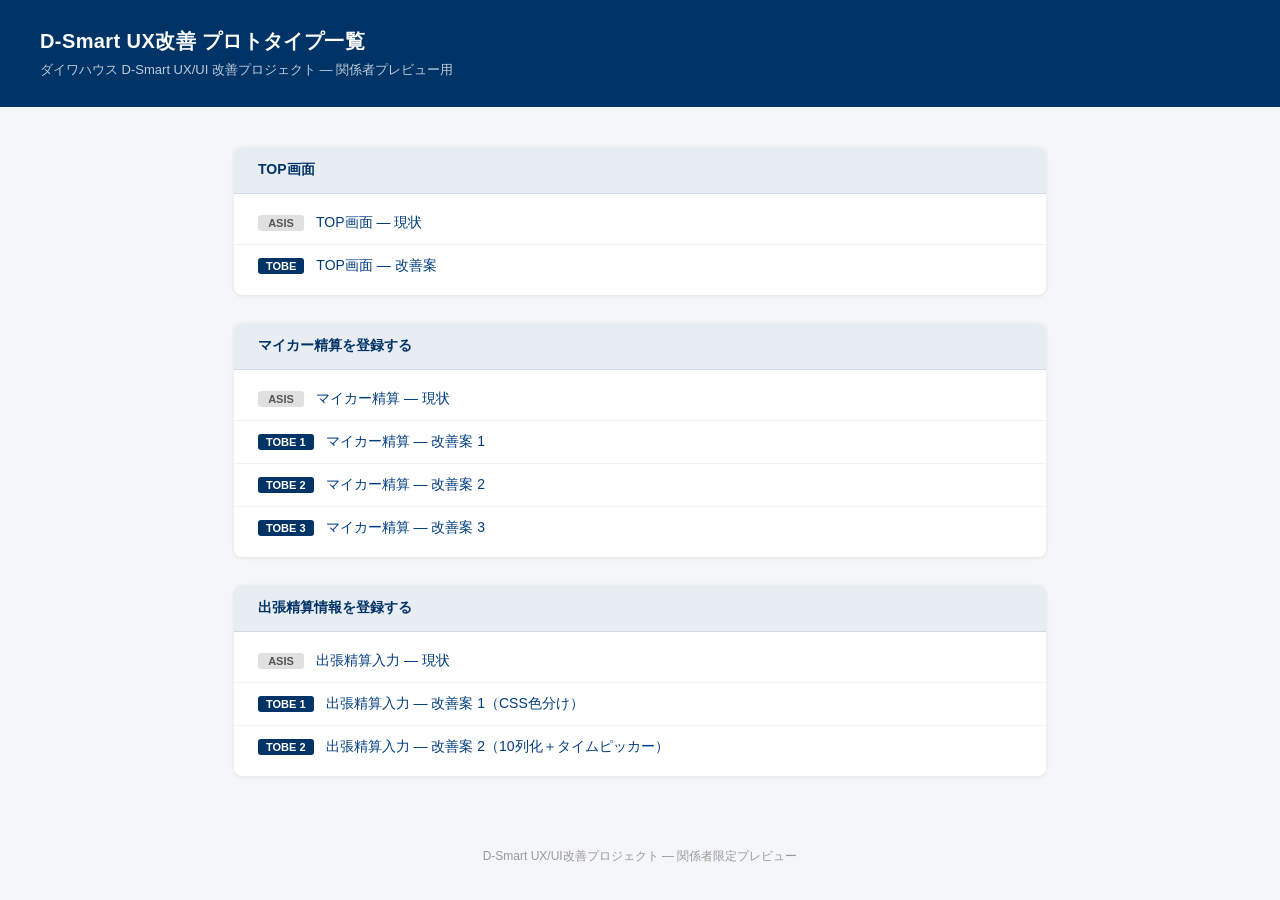
==== index.html @ 4b53baa8 "feat: D-Smart改善プロトタイプ 初回公開" ====
<!DOCTYPE html>
<html lang="ja">
<head>
  <meta charset="UTF-8">
  <meta name="viewport" content="width=device-width, initial-scale=1.0">
  <title>D-Smart UX改善 プロトタイプ一覧</title>
  <style>
    * { box-sizing: border-box; margin: 0; padding: 0; }
    body {
      font-family: -apple-system, BlinkMacSystemFont, "Hiragino Sans", "Yu Gothic UI", sans-serif;
      background: #f5f6f8;
      color: #1a1a2e;
      min-height: 100vh;
    }
    header {
      background: #003366;
      color: #fff;
      padding: 28px 40px;
    }
    header h1 {
      font-size: 20px;
      font-weight: 700;
      letter-spacing: 0.02em;
    }
    header p {
      font-size: 13px;
      margin-top: 6px;
      opacity: 0.75;
    }
    main {
      max-width: 860px;
      margin: 40px auto;
      padding: 0 24px;
    }
    .section {
      background: #fff;
      border-radius: 8px;
      box-shadow: 0 1px 4px rgba(0,0,0,0.08);
      margin-bottom: 28px;
      overflow: hidden;
    }
    .section-header {
      background: #e8edf4;
      padding: 14px 24px;
      font-size: 14px;
      font-weight: 700;
      color: #003366;
      border-bottom: 1px solid #d0d9e6;
    }
    .link-list {
      list-style: none;
      padding: 8px 0;
    }
    .link-list li {
      display: flex;
      align-items: center;
      padding: 12px 24px;
      border-bottom: 1px solid #f0f2f5;
      gap: 12px;
    }
    .link-list li:last-child { border-bottom: none; }
    .badge {
      display: inline-block;
      font-size: 11px;
      font-weight: 700;
      padding: 2px 8px;
      border-radius: 3px;
      min-width: 46px;
      text-align: center;
      flex-shrink: 0;
    }
    .badge-asis {
      background: #e0e0e0;
      color: #555;
    }
    .badge-tobe {
      background: #003366;
      color: #fff;
    }
    .link-list a {
      color: #003d80;
      text-decoration: none;
      font-size: 14px;
    }
    .link-list a:hover {
      text-decoration: underline;
      color: #0055b3;
    }
    footer {
      text-align: center;
      padding: 32px;
      font-size: 12px;
      color: #999;
    }
  </style>
</head>
<body>
  <header>
    <h1>D-Smart UX改善 プロトタイプ一覧</h1>
    <p>ダイワハウス D-Smart UX/UI 改善プロジェクト — 関係者プレビュー用</p>
  </header>

  <main>

    <div class="section">
      <div class="section-header">TOP画面</div>
      <ul class="link-list">
        <li>
          <span class="badge badge-asis">ASIS</span>
          <a href="top/asis_top.html">TOP画面 — 現状</a>
        </li>
        <li>
          <span class="badge badge-tobe">TOBE</span>
          <a href="top/tobe_top.html">TOP画面 — 改善案</a>
        </li>
      </ul>
    </div>

    <div class="section">
      <div class="section-header">マイカー精算を登録する</div>
      <ul class="link-list">
        <li>
          <span class="badge badge-asis">ASIS</span>
          <a href="maicar/asis_maicar.html">マイカー精算 — 現状</a>
        </li>
        <li>
          <span class="badge badge-tobe">TOBE 1</span>
          <a href="maicar/tobe1_maicar.html">マイカー精算 — 改善案 1</a>
        </li>
        <li>
          <span class="badge badge-tobe">TOBE 2</span>
          <a href="maicar/tobe2_maicar.html">マイカー精算 — 改善案 2</a>
        </li>
        <li>
          <span class="badge badge-tobe">TOBE 3</span>
          <a href="maicar/tobe3_maicar.html">マイカー精算 — 改善案 3</a>
        </li>
      </ul>
    </div>

    <div class="section">
      <div class="section-header">出張精算情報を登録する</div>
      <ul class="link-list">
        <li>
          <span class="badge badge-asis">ASIS</span>
          <a href="chossei/asis_chossei_input.html">出張精算入力 — 現状</a>
        </li>
        <li>
          <span class="badge badge-tobe">TOBE 1</span>
          <a href="chossei/tobe1_chossei_input.html">出張精算入力 — 改善案 1（CSS色分け）</a>
        </li>
        <li>
          <span class="badge badge-tobe">TOBE 2</span>
          <a href="chossei/tobe2_chossei_input.html">出張精算入力 — 改善案 2（10列化＋タイムピッカー）</a>
        </li>
      </ul>
    </div>

  </main>

  <footer>D-Smart UX/UI改善プロジェクト — 関係者限定プレビュー</footer>
</body>
</html>
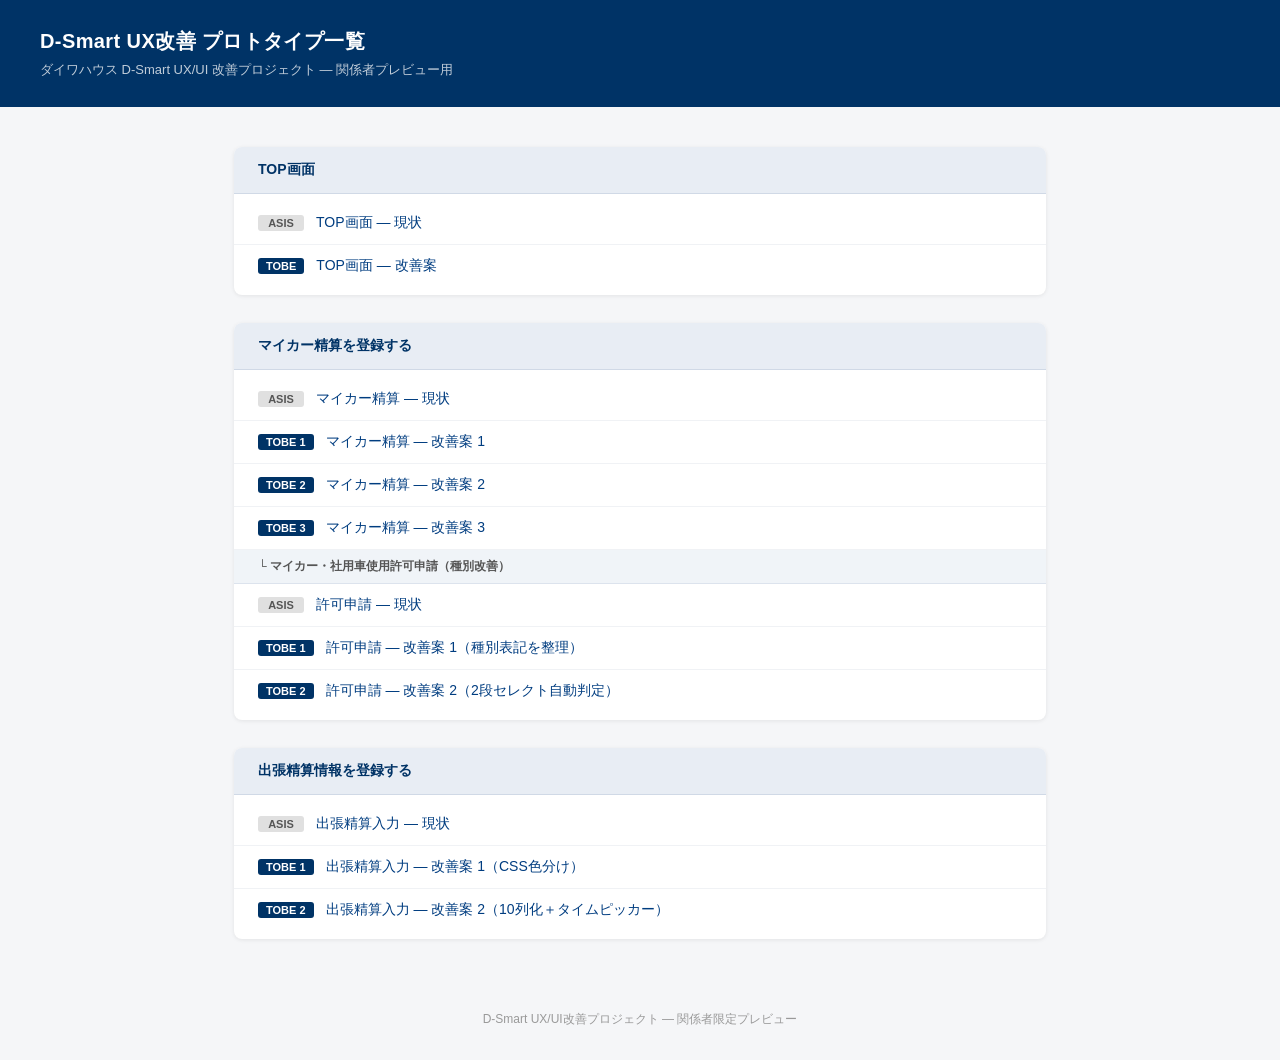
==== commit 78c162c6: "deploy: 許可申請種別改善 maicar/permission 追加" ====
--- a/index.html
+++ b/index.html
@@ -135,6 +135,21 @@
           <span class="badge badge-tobe">TOBE 3</span>
           <a href="maicar/tobe3_maicar.html">マイカー精算 — 改善案 3</a>
         </li>
+        <li style="background:#f0f4f8;padding:8px 24px;border-bottom:1px solid #dce3ed">
+          <span style="font-size:12px;font-weight:700;color:#555">└ マイカー・社用車使用許可申請（種別改善）</span>
+        </li>
+        <li>
+          <span class="badge badge-asis">ASIS</span>
+          <a href="maicar/permission/asis_permission.html">許可申請 — 現状</a>
+        </li>
+        <li>
+          <span class="badge badge-tobe">TOBE 1</span>
+          <a href="maicar/permission/tobe1_permission.html">許可申請 — 改善案 1（種別表記を整理）</a>
+        </li>
+        <li>
+          <span class="badge badge-tobe">TOBE 2</span>
+          <a href="maicar/permission/tobe2_permission.html">許可申請 — 改善案 2（2段セレクト自動判定）</a>
+        </li>
       </ul>
     </div>
 
